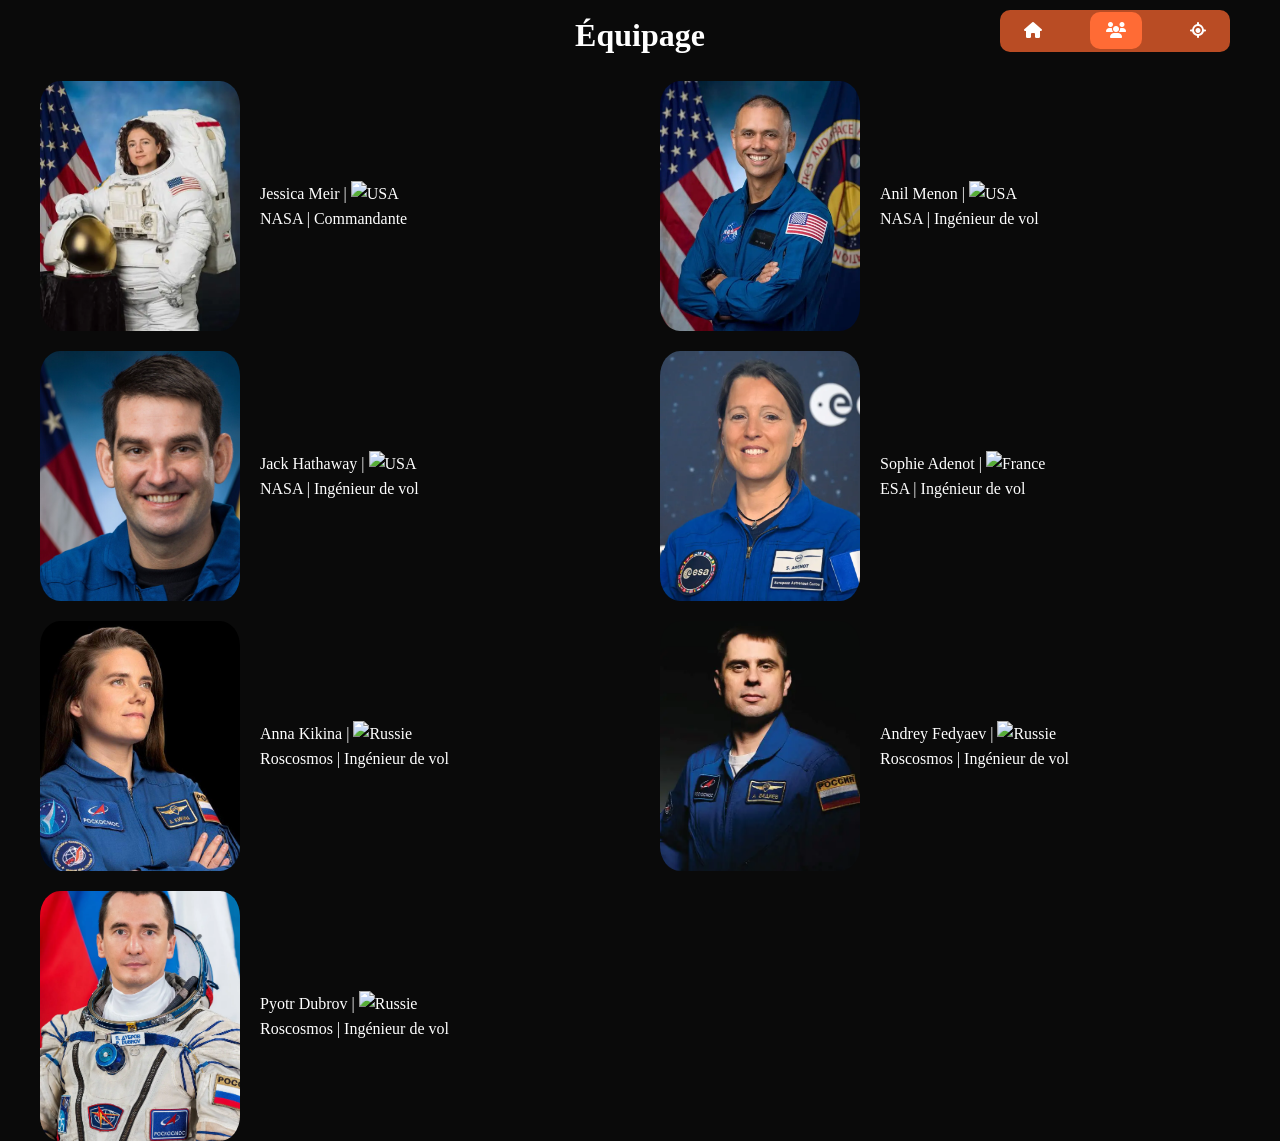
==== equipage.html @ 24ed616f "Add: icone + changement design navbar" ====
<!DOCTYPE html>
<html lang="fr">

<head>
    <meta charset="UTF-8">
    <title>Suivi ISS</title>
    <link rel="shortcut icon" href="./images/earth.png" type="image/x-icon">
    <meta name="viewport" content="width=device-width, initial-scale=1.0">
    <link rel="stylesheet" href="style.css">
    <link rel="stylesheet" href="https://cdnjs.cloudflare.com/ajax/libs/font-awesome/6.7.2/css/all.min.css">
</head>

<body>
    <nav class="navbar" id="navbar">
        <ul class="nav-links">
            <li><a href="index.html"><i class="fa-solid fa-house"></i></a></li>
            <li><a href="equipage.html" class="active"><i class="fa-solid fa-users"></i></a></li>
            <li><a href="position.html"><i class="fa-solid fa-location-crosshairs"></i></a></li>
        </ul>
    </nav>
    <div class="main-body">
        <h1>Équipage</h1>
        <div class="astronautes">

            <div class="astronaute">
                <img class="photo-astro" src="./images/jm.webp" alt="photo-astronaute">

                <div class="infos">
                    <p>Jessica Meir | <img src="https://flagcdn.com/w40/us.png" alt="USA"></p>
                    <p>NASA | Commandante</p>
                </div>
            </div>
            <div class="astronaute">
                <img class="photo-astro" src="./images/am.webp" alt="photo-astronaute">

                <div class="infos">
                    <p>Anil Menon | <img src="https://flagcdn.com/w40/us.png" alt="USA"></p>
                    <p>NASA | Ingénieur de vol</p>
                </div>
            </div>
            <div class="astronaute">
                <img class="photo-astro" src="./images/ja.jpg" alt="photo-astronaute">

                <div class="infos">
                    <p>Jack Hathaway | <img src="https://flagcdn.com/w40/us.png" alt="USA"></p>
                    <p>NASA | Ingénieur de vol</p>
                </div>
            </div>
            <div class="astronaute">
                <img class="photo-astro" src="./images/sa.webp" alt="photo-astronaute">

                <div class="infos">
                    <p>Sophie Adenot | <img src="https://flagcdn.com/w40/fr.png" alt="France"></p>
                    <p>ESA | Ingénieur de vol</p>
                </div>
            </div>
            <div class="astronaute">
                <img class="photo-astro" src="./images/ak.jpg" alt="photo-astronaute">

                <div class="infos">
                    <p>Anna Kikina | <img src="https://flagcdn.com/w40/ru.png" alt="Russie"></p>
                    <p>Roscosmos | Ingénieur de vol</p>
                </div>
            </div>
            <div class="astronaute">
                <img class="photo-astro" src="./images/af.webp" alt="photo-astronaute">

                <div class="infos">
                    <p>Andrey Fedyaev | <img src="https://flagcdn.com/w40/ru.png" alt="Russie"></p>
                    <p>Roscosmos | Ingénieur de vol</p>
                </div>
            </div>
            <div class="astronaute">
                <img class="photo-astro" src="./images/pyd.webp" alt="photo-astronaute">

                <div class="infos">
                    <p>Pyotr Dubrov | <img src="https://flagcdn.com/w40/ru.png" alt="Russie"></p>
                    <p>Roscosmos | Ingénieur de vol</p>
                </div>
            </div>
        </div>
    </div>
</body>

</html>
---- style.css ----
* {
    margin: 0;
    padding: 0;
    box-sizing: border-box;
}

:root {
    --dark-bg: #0a0a0a;
    --darker-bg: #050505;
    --accent: #FF6B35;
    --text: #ffffff;
}

html {
    height: 100%;
}

body {
    height: 100%;
    background-color: var(--dark-bg);
    color: var(--text);
    line-height: 1.6;
    overflow-x: hidden;
}

.navbar {
    position: fixed;
    right: 50px;
    top: 10px;
    background-color: #b94c24;
    border-radius: 10px;
    padding: 0.5rem;
    z-index: 1000;
    transition: transform 0.3s ease, background-color 0.3s ease;
}


.nav-links {
    display: flex;
    gap: 2rem;
    list-style: none;
}

.nav-links a {
    color: var(--text);
    text-decoration: none;
    font-weight: 500;
    padding: 0.6rem 1rem;
    border-radius: 10px;
    transition: all 0.3s ease;
}

.nav-links a:hover {
    background-color: rgba(255, 154, 92, 0.2);
}

.nav-links a.active {
    background-color: var(--accent);
    color: white;
}


#map {
    height: 85%;
    border-radius: 10px;
}


.main-body {
    padding: 10px;
    height: 97%;

    h1 {
        display: flex;
        justify-content: center;
        color: var(--text);
        gap: 10px;
        margin-bottom: 10px;

        .iss-img {
            width: 50px;
            height: auto;
        }

    }

    .astronautes {
        display: grid;
        grid-template-columns: repeat(3, 1fr);
        gap: 20px;
        margin: 20px;
    }

    .astronaute {
        display: flex;
        justify-content: center;
        align-items: center;
        gap: 20px;
        width: 420px;

        .photo-astro {
            width: 200px;
            height: 250px;
            object-fit: cover;
            border-radius: 10%;
        }

        .infos {
            display: flex;
            flex-direction: column;
            width: 180px;
        }

        p {
            margin: 0;
            width: 200px;
        }

        p img {
            width: 20px;
        }
    }

    @media (max-width: 1345px) {
        .astronautes {
            grid-template-columns: repeat(2, 1fr);
        }
    }

    @media (max-width: 910px) {
        .astronautes {
            grid-template-columns: 1fr;
        }

        .astronaute {
            width: 300px;
            
            .photo-astro {
                width: 100px;
                height: 150px;
            }
        }
        
    }

    @media (max-width: 380px) {
        h1 {
            font-size: 20px;

            .iss-img {
                width: 30px;
            }
        }
    }

}

@media (max-width: 768px) {
    .navbar {
        left: 50%;
        right: auto;
        transform: translateX(-50%);
    }

    .main-body {
        margin-top: 50px;
    }

}
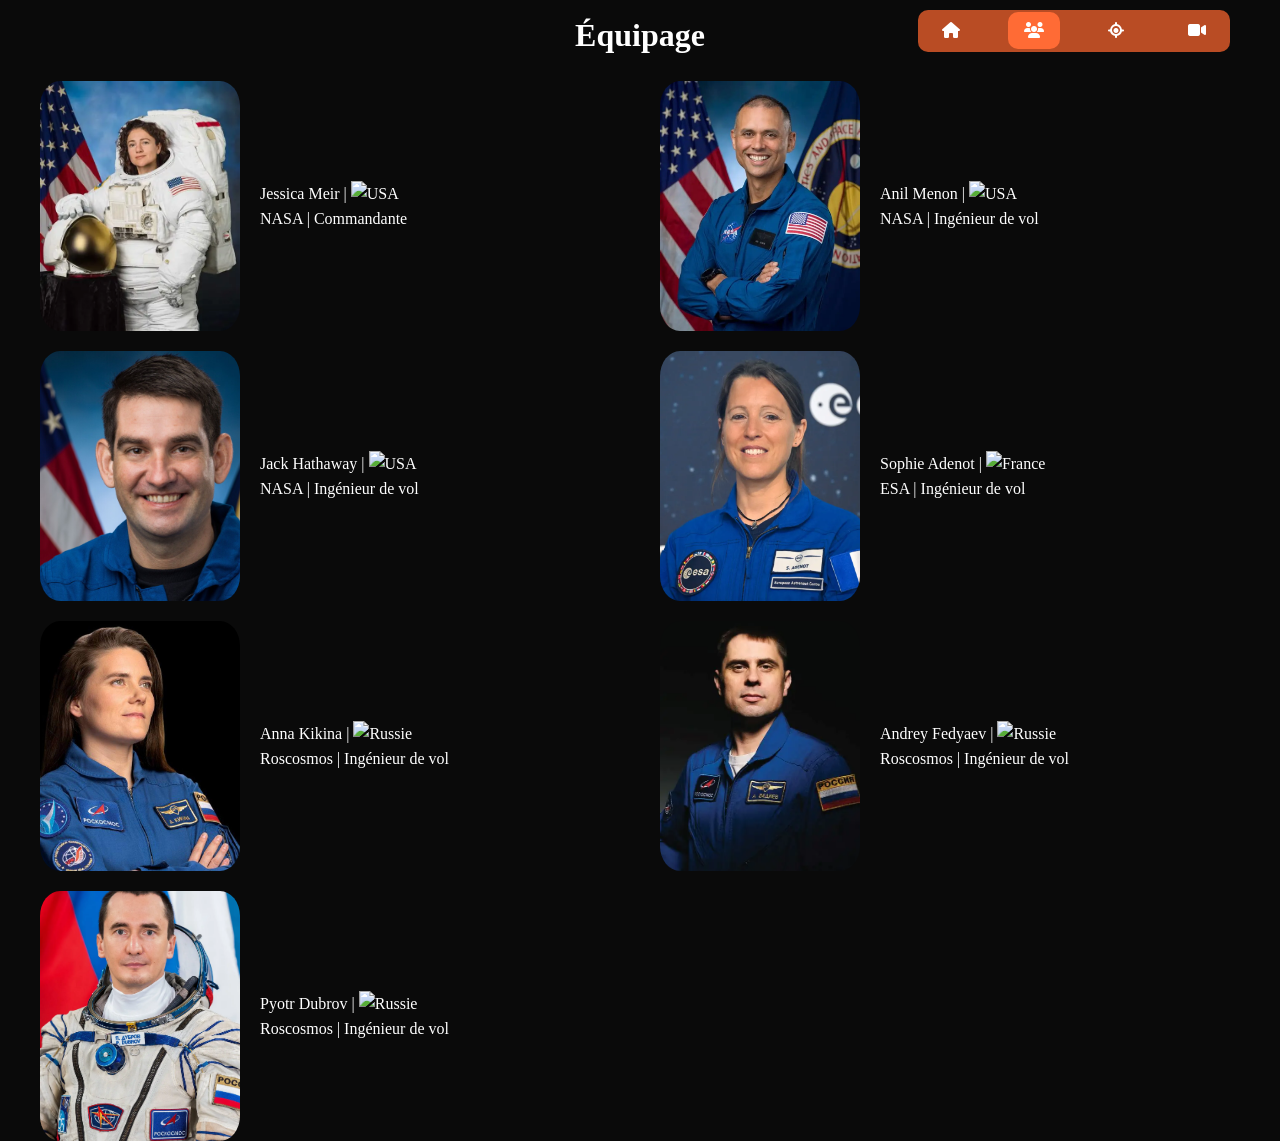
==== commit 38133cc9: "Add : Live Twitch NASA" ====
--- a/equipage.html
+++ b/equipage.html
@@ -13,9 +13,10 @@
 <body>
     <nav class="navbar" id="navbar">
         <ul class="nav-links">
-            <li><a href="index.html"><i class="fa-solid fa-house"></i></a></li>
+            <li><a href="accueil.html"><i class="fa-solid fa-house"></i></a></li>
             <li><a href="equipage.html" class="active"><i class="fa-solid fa-users"></i></a></li>
             <li><a href="position.html"><i class="fa-solid fa-location-crosshairs"></i></a></li>
+            <li><a href="live.html"><i class="fa-solid fa-video"></i></a></li>
         </ul>
     </nav>
     <div class="main-body">
--- a/style.css
+++ b/style.css
@@ -65,6 +65,18 @@
     border-radius: 10px;
 }
 
+.twitch-container {
+    margin-top: 70px;
+    display: flex;
+    justify-content: center;
+    width: 100%;
+}
+
+.twitch-container iframe {
+    max-width: 100%;
+    border: none;
+    border-radius: 15px;
+}
 
 .main-body {
     padding: 10px;
@@ -134,13 +146,13 @@
 
         .astronaute {
             width: 300px;
-            
+
             .photo-astro {
                 width: 100px;
                 height: 150px;
             }
         }
-        
+
     }
 
     @media (max-width: 380px) {
@@ -155,7 +167,7 @@
 
 }
 
-@media (max-width: 768px) {
+@media (max-width: 1030px) {
     .navbar {
         left: 50%;
         right: auto;
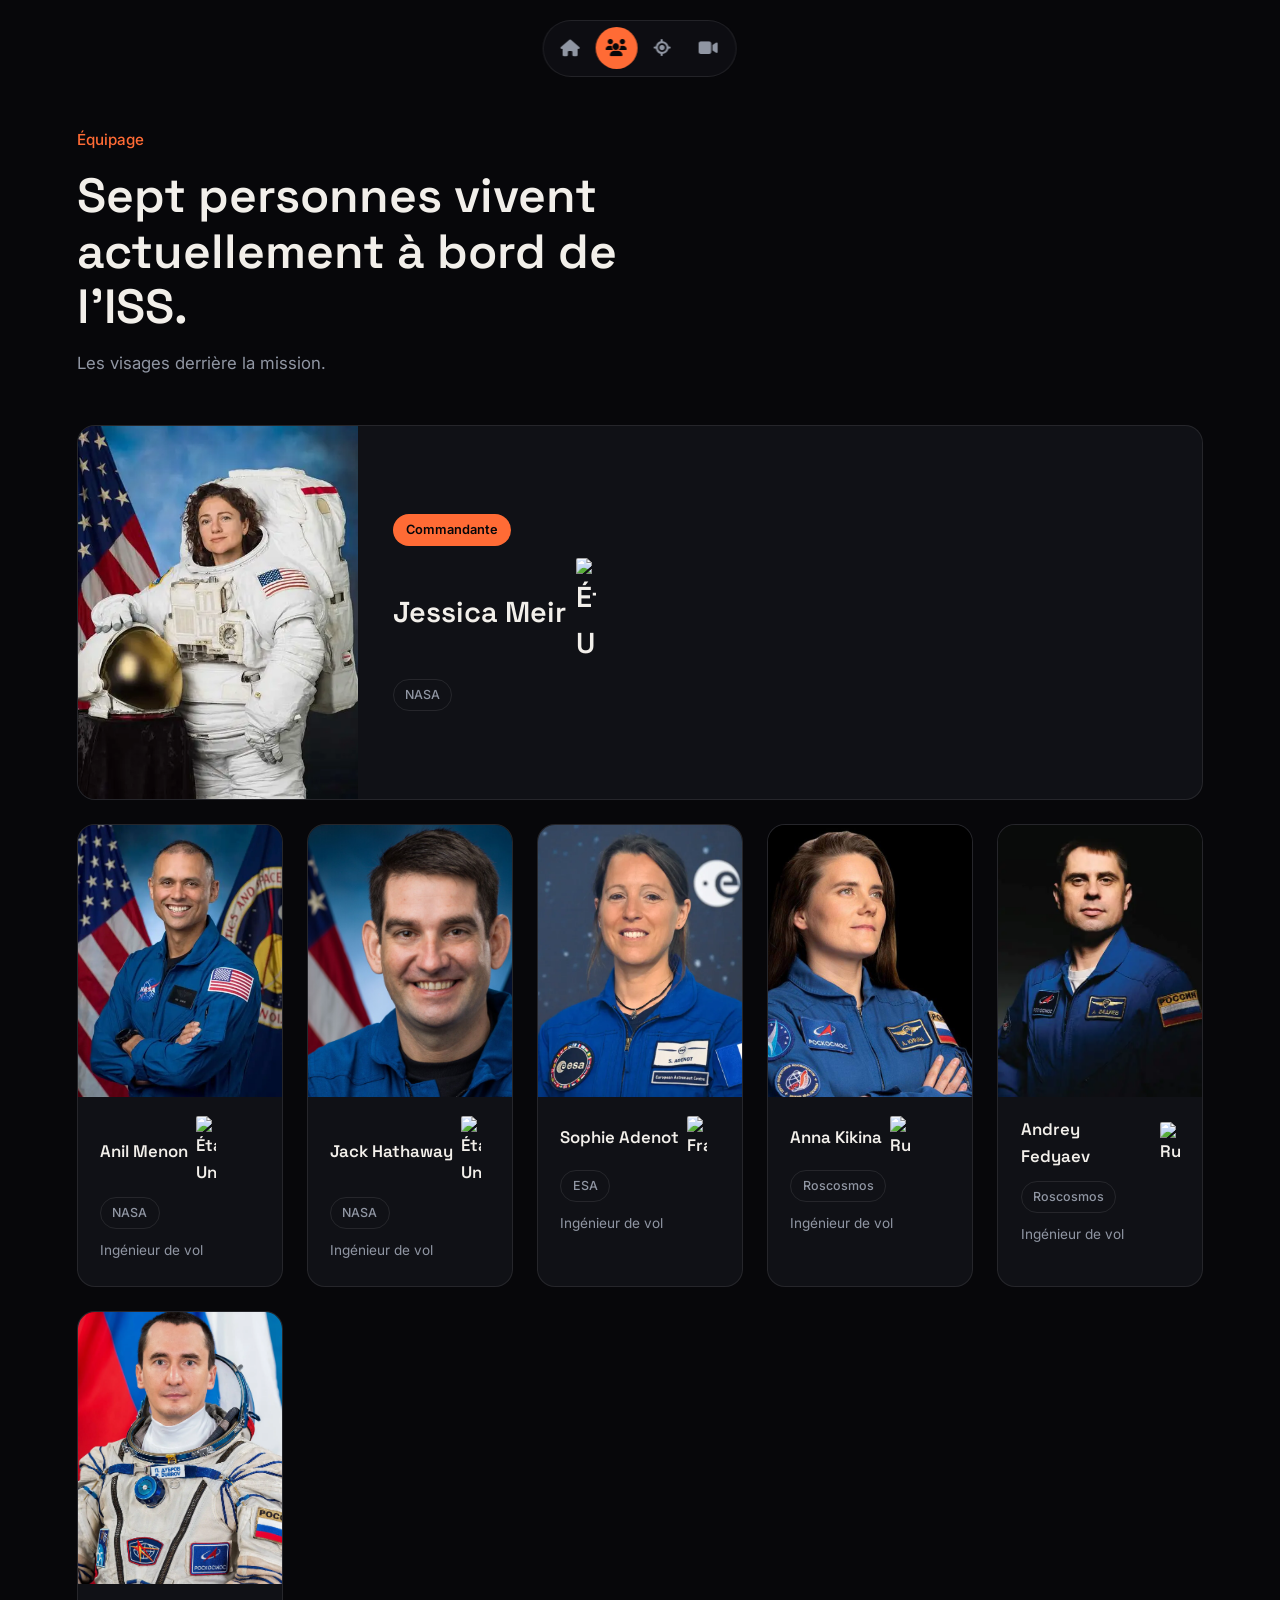
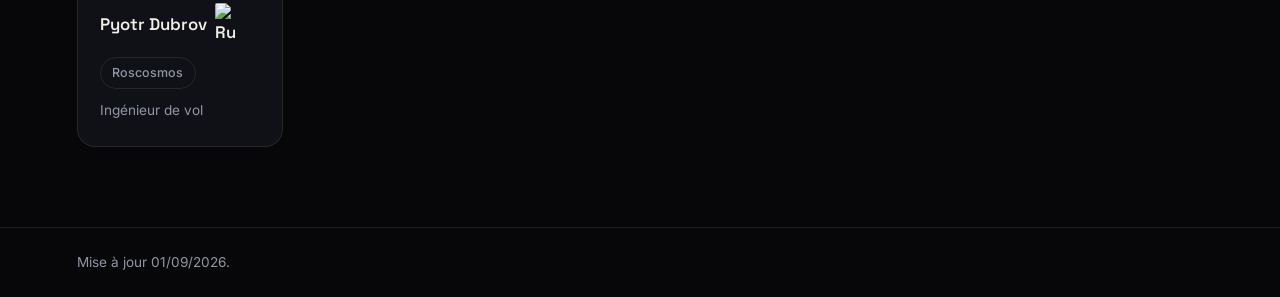
==== commit 71a70796: "Add : Design" ====
--- a/equipage.html
+++ b/equipage.html
@@ -3,84 +3,117 @@
 
 <head>
     <meta charset="UTF-8">
-    <title>Suivi ISS</title>
+    <title>Équipage — Suivi ISS</title>
     <link rel="shortcut icon" href="./images/earth.png" type="image/x-icon">
     <meta name="viewport" content="width=device-width, initial-scale=1.0">
-    <link rel="stylesheet" href="style.css">
+    <link rel="stylesheet" href="./styles.css/common.css">
+    <link rel="stylesheet" href="./styles.css/equipage.css">
+    <link rel="preconnect" href="https://fonts.googleapis.com">
+    <link
+        href="https://fonts.googleapis.com/css2?family=Space+Grotesk:wght@500;600;700&family=Inter:wght@400;500;600&display=swap"
+        rel="stylesheet">
     <link rel="stylesheet" href="https://cdnjs.cloudflare.com/ajax/libs/font-awesome/6.7.2/css/all.min.css">
 </head>
 
 <body>
-    <nav class="navbar" id="navbar">
+    <nav class="navbar" id="navbar" aria-label="Navigation principale">
         <ul class="nav-links">
-            <li><a href="accueil.html"><i class="fa-solid fa-house"></i></a></li>
-            <li><a href="equipage.html" class="active"><i class="fa-solid fa-users"></i></a></li>
-            <li><a href="position.html"><i class="fa-solid fa-location-crosshairs"></i></a></li>
-            <li><a href="live.html"><i class="fa-solid fa-video"></i></a></li>
+            <li><a href="index.html" aria-label="Accueil"><i class="fa-solid fa-house"></i></a></li>
+            <li><a href="equipage.html" class="active" aria-label="Équipage"><i class="fa-solid fa-users"></i></a></li>
+            <li><a href="position.html" aria-label="Position en temps réel"><i
+                        class="fa-solid fa-location-crosshairs"></i></a></li>
+            <li><a href="live.html" aria-label="Live vidéo"><i class="fa-solid fa-video"></i></a></li>
         </ul>
     </nav>
-    <div class="main-body">
-        <h1>Équipage</h1>
-        <div class="astronautes">
 
-            <div class="astronaute">
-                <img class="photo-astro" src="./images/jm.webp" alt="photo-astronaute">
+    <header class="page-header">
+        <p class="page-kicker">Équipage</p>
+        <h1>Sept personnes vivent actuellement à bord de l'ISS.</h1>
+        <p class="page-lead">Les visages derrière la mission.</p>
+    </header>
 
-                <div class="infos">
-                    <p>Jessica Meir | <img src="https://flagcdn.com/w40/us.png" alt="USA"></p>
-                    <p>NASA | Commandante</p>
+    <section class="crew" aria-label="Équipage actuel">
+        <article class="commander-card">
+            <img class="commander-photo" src="./images/jm.webp" alt="Portrait de Jessica Meir">
+            <div class="commander-info">
+                <span class="role-badge">Commandante</span>
+                <h2>Jessica Meir <img class="flag" src="https://flagcdn.com/w40/us.png" alt="États-Unis"></h2>
+                <span class="agency-badge">NASA</span>
+            </div>
+        </article>
+
+        <div class="crew-grid">
+            <article class="crew-card">
+                <img class="crew-photo" src="./images/am.webp" alt="Portrait de Anil Menon">
+                <div class="crew-info">
+                    <h3>Anil Menon <img class="flag" src="https://flagcdn.com/w40/us.png" alt="États-Unis"></h3>
+                    <div class="crew-meta">
+                        <span class="agency-badge">NASA</span>
+                        <span class="role-text">Ingénieur de vol</span>
+                    </div>
                 </div>
-            </div>
-            <div class="astronaute">
-                <img class="photo-astro" src="./images/am.webp" alt="photo-astronaute">
+            </article>
 
-                <div class="infos">
-                    <p>Anil Menon | <img src="https://flagcdn.com/w40/us.png" alt="USA"></p>
-                    <p>NASA | Ingénieur de vol</p>
+            <article class="crew-card">
+                <img class="crew-photo" src="./images/ja.jpg" alt="Portrait de Jack Hathaway">
+                <div class="crew-info">
+                    <h3>Jack Hathaway <img class="flag" src="https://flagcdn.com/w40/us.png" alt="États-Unis"></h3>
+                    <div class="crew-meta">
+                        <span class="agency-badge">NASA</span>
+                        <span class="role-text">Ingénieur de vol</span>
+                    </div>
                 </div>
-            </div>
-            <div class="astronaute">
-                <img class="photo-astro" src="./images/ja.jpg" alt="photo-astronaute">
+            </article>
 
-                <div class="infos">
-                    <p>Jack Hathaway | <img src="https://flagcdn.com/w40/us.png" alt="USA"></p>
-                    <p>NASA | Ingénieur de vol</p>
+            <article class="crew-card">
+                <img class="crew-photo" src="./images/sa.webp" alt="Portrait de Sophie Adenot">
+                <div class="crew-info">
+                    <h3>Sophie Adenot <img class="flag" src="https://flagcdn.com/w40/fr.png" alt="France"></h3>
+                    <div class="crew-meta">
+                        <span class="agency-badge">ESA</span>
+                        <span class="role-text">Ingénieur de vol</span>
+                    </div>
                 </div>
-            </div>
-            <div class="astronaute">
-                <img class="photo-astro" src="./images/sa.webp" alt="photo-astronaute">
+            </article>
 
-                <div class="infos">
-                    <p>Sophie Adenot | <img src="https://flagcdn.com/w40/fr.png" alt="France"></p>
-                    <p>ESA | Ingénieur de vol</p>
+            <article class="crew-card">
+                <img class="crew-photo" src="./images/ak.jpg" alt="Portrait de Anna Kikina">
+                <div class="crew-info">
+                    <h3>Anna Kikina <img class="flag" src="https://flagcdn.com/w40/ru.png" alt="Russie"></h3>
+                    <div class="crew-meta">
+                        <span class="agency-badge">Roscosmos</span>
+                        <span class="role-text">Ingénieur de vol</span>
+                    </div>
                 </div>
-            </div>
-            <div class="astronaute">
-                <img class="photo-astro" src="./images/ak.jpg" alt="photo-astronaute">
+            </article>
 
-                <div class="infos">
-                    <p>Anna Kikina | <img src="https://flagcdn.com/w40/ru.png" alt="Russie"></p>
-                    <p>Roscosmos | Ingénieur de vol</p>
+            <article class="crew-card">
+                <img class="crew-photo" src="./images/af.webp" alt="Portrait de Andrey Fedyaev">
+                <div class="crew-info">
+                    <h3>Andrey Fedyaev <img class="flag" src="https://flagcdn.com/w40/ru.png" alt="Russie"></h3>
+                    <div class="crew-meta">
+                        <span class="agency-badge">Roscosmos</span>
+                        <span class="role-text">Ingénieur de vol</span>
+                    </div>
                 </div>
-            </div>
-            <div class="astronaute">
-                <img class="photo-astro" src="./images/af.webp" alt="photo-astronaute">
+            </article>
 
-                <div class="infos">
-                    <p>Andrey Fedyaev | <img src="https://flagcdn.com/w40/ru.png" alt="Russie"></p>
-                    <p>Roscosmos | Ingénieur de vol</p>
+            <article class="crew-card">
+                <img class="crew-photo" src="./images/pyd.webp" alt="Portrait de Pyotr Dubrov">
+                <div class="crew-info">
+                    <h3>Pyotr Dubrov <img class="flag" src="https://flagcdn.com/w40/ru.png" alt="Russie"></h3>
+                    <div class="crew-meta">
+                        <span class="agency-badge">Roscosmos</span>
+                        <span class="role-text">Ingénieur de vol</span>
+                    </div>
                 </div>
-            </div>
-            <div class="astronaute">
-                <img class="photo-astro" src="./images/pyd.webp" alt="photo-astronaute">
+            </article>
+        </div>
+    </section>
 
-                <div class="infos">
-                    <p>Pyotr Dubrov | <img src="https://flagcdn.com/w40/ru.png" alt="Russie"></p>
-                    <p>Roscosmos | Ingénieur de vol</p>
-                </div>
-            </div>
-        </div>
-    </div>
+    <footer class="site-footer">
+        <p>Mise à jour 01/09/2026.</p>
+    </footer>
 </body>
 
 </html>
--- a/styles.css/common.css
+++ b/styles.css/common.css
@@ -0,0 +1,188 @@
+* {
+    margin: 0;
+    padding: 0;
+    box-sizing: border-box;
+}
+
+:root {
+    --void: #07070a;
+    --panel: #101116;
+    --accent: #FF6B35;
+    --accent-soft: rgba(255, 107, 53, 0.18);
+    --earth-blue: #2E6F95;
+    --earth-green: #3F7D5C;
+    --text: #F2EFEA;
+    --muted: #9096A3;
+    --line: rgba(255, 255, 255, 0.09);
+
+    --font-display: "Space Grotesk", "Inter", sans-serif;
+    --font-body: "Inter", sans-serif;
+}
+
+html {
+    height: 100%;
+    scroll-behavior: smooth;
+}
+
+body {
+    min-height: 100%;
+    background-color: var(--void);
+    color: var(--text);
+    font-family: var(--font-body);
+    line-height: 1.6;
+    overflow-x: hidden;
+}
+
+a {
+    color: inherit;
+    text-decoration: none;
+}
+
+a:focus-visible,
+button:focus-visible {
+    outline: 2px solid var(--accent);
+    outline-offset: 3px;
+}
+
+/* ---------- Navigation ---------- */
+
+.navbar {
+    position: fixed;
+    top: 20px;
+    left: 50%;
+    transform: translateX(-50%);
+    background-color: rgba(16, 17, 22, 0.75);
+    backdrop-filter: blur(10px);
+    border: 1px solid var(--line);
+    border-radius: 999px;
+    padding: 0.4rem;
+    z-index: 1000;
+}
+
+.nav-links {
+    display: flex;
+    gap: 0.25rem;
+    list-style: none;
+}
+
+.nav-links a {
+    display: flex;
+    align-items: center;
+    justify-content: center;
+    width: 42px;
+    height: 42px;
+    border-radius: 999px;
+    color: var(--muted);
+    font-size: 1.05rem;
+    transition: color 0.2s ease, background-color 0.2s ease;
+}
+
+.nav-links a:hover {
+    color: var(--text);
+    background-color: rgba(255, 255, 255, 0.06);
+}
+
+.nav-links a.active {
+    background-color: var(--accent);
+    color: var(--void);
+}
+
+/* ---------- Indicateur "en direct" (partagé entre pages) ---------- */
+
+.live-dot {
+    width: 9px;
+    height: 9px;
+    border-radius: 50%;
+    background-color: var(--accent);
+    box-shadow: 0 0 0 4px var(--accent-soft);
+    flex-shrink: 0;
+    animation: pulse 3.2s ease-in-out infinite;
+}
+
+@keyframes pulse {
+
+    0%,
+    100% {
+        opacity: 1;
+    }
+
+    50% {
+        opacity: 0.4;
+    }
+}
+
+@media (prefers-reduced-motion: reduce) {
+    .live-dot {
+        animation: none;
+    }
+}
+
+/* ---------- En-tête de page générique (pages secondaires) ---------- */
+
+.page-header {
+    padding: 8rem 6vw 3rem;
+    max-width: 760px;
+}
+
+.page-kicker {
+    color: var(--accent);
+    font-size: 0.95rem;
+    font-weight: 500;
+    margin-bottom: 1rem;
+}
+
+.page-header h1 {
+    font-family: var(--font-display);
+    font-weight: 600;
+    font-size: clamp(2rem, 4vw, 3rem);
+    line-height: 1.15;
+    margin-bottom: 1rem;
+}
+
+.page-lead {
+    color: var(--muted);
+    font-size: 1.05rem;
+    max-width: 60ch;
+}
+
+/* ---------- Main-body (conteneur générique pages secondaires) ---------- */
+
+.main-body {
+    padding: 8rem 6vw 4rem;
+    min-height: 100%;
+}
+
+.main-body h1 {
+    display: flex;
+    align-items: center;
+    justify-content: center;
+    gap: 10px;
+    font-family: var(--font-display);
+    font-weight: 600;
+    color: var(--text);
+    margin-bottom: 1.5rem;
+}
+
+.main-body h1 .iss-img {
+    width: 50px;
+    height: auto;
+}
+
+@media (max-width: 380px) {
+    .main-body h1 {
+        font-size: 1.3rem;
+    }
+
+    .main-body h1 .iss-img {
+        width: 30px;
+    }
+}
+
+/* ---------- Footer ---------- */
+
+.site-footer {
+    border-top: 1px solid var(--line);
+    padding: 1.5rem 6vw;
+    color: var(--muted);
+    font-size: 0.85rem;
+}
--- a/styles.css/equipage.css
+++ b/styles.css/equipage.css
@@ -0,0 +1,128 @@
+.crew {
+    padding: 0 6vw 5rem;
+}
+
+.flag {
+    width: 20px;
+    height: auto;
+    border-radius: 2px;
+    display: inline-block;
+    vertical-align: middle;
+}
+
+.agency-badge {
+    display: inline-flex;
+    align-items: center;
+    font-size: 0.78rem;
+    font-weight: 500;
+    padding: 0.3rem 0.7rem;
+    border: 1px solid var(--line);
+    border-radius: 999px;
+    color: var(--muted);
+}
+
+.role-text {
+    font-size: 0.85rem;
+    color: var(--muted);
+}
+
+.commander-card {
+    display: flex;
+    background-color: var(--panel);
+    border: 1px solid var(--line);
+    border-radius: 18px;
+    overflow: hidden;
+    margin-bottom: 1.5rem;
+}
+
+.commander-photo {
+    width: 280px;
+    flex-shrink: 0;
+    aspect-ratio: 3 / 4;
+    object-fit: cover;
+    display: block;
+}
+
+.commander-info {
+    display: flex;
+    flex-direction: column;
+    align-items: flex-start;
+    justify-content: center;
+    gap: 0.8rem;
+    padding: 2rem 2.2rem;
+}
+
+.role-badge {
+    background-color: var(--accent);
+    color: var(--void);
+    font-weight: 600;
+    font-size: 0.8rem;
+    padding: 0.35rem 0.8rem;
+    border-radius: 999px;
+}
+
+.commander-info h2 {
+    font-family: var(--font-display);
+    font-weight: 600;
+    font-size: clamp(1.4rem, 2.4vw, 1.8rem);
+    display: flex;
+    align-items: center;
+    gap: 0.6rem;
+}
+
+.crew-grid {
+    display: grid;
+    grid-template-columns: repeat(auto-fit, minmax(200px, 1fr));
+    gap: 1.5rem;
+}
+
+.crew-card {
+    background-color: var(--panel);
+    border: 1px solid var(--line);
+    border-radius: 18px;
+    overflow: hidden;
+}
+
+.crew-photo {
+    width: 100%;
+    aspect-ratio: 3 / 4;
+    object-fit: cover;
+    display: block;
+}
+
+.crew-info {
+    padding: 1.2rem 1.4rem 1.5rem;
+}
+
+.crew-info h3 {
+    font-family: var(--font-display);
+    font-weight: 600;
+    font-size: 1.05rem;
+    display: flex;
+    align-items: center;
+    gap: 0.5rem;
+    margin-bottom: 0.7rem;
+}
+
+.crew-meta {
+    display: flex;
+    align-items: center;
+    gap: 0.7rem;
+    flex-wrap: wrap;
+}
+
+@media (max-width: 700px) {
+    .commander-card {
+        flex-direction: column;
+    }
+
+    .commander-photo {
+        width: 100%;
+        height: 260px;
+        aspect-ratio: auto;
+    }
+
+    .commander-info {
+        padding: 1.5rem;
+    }
+}
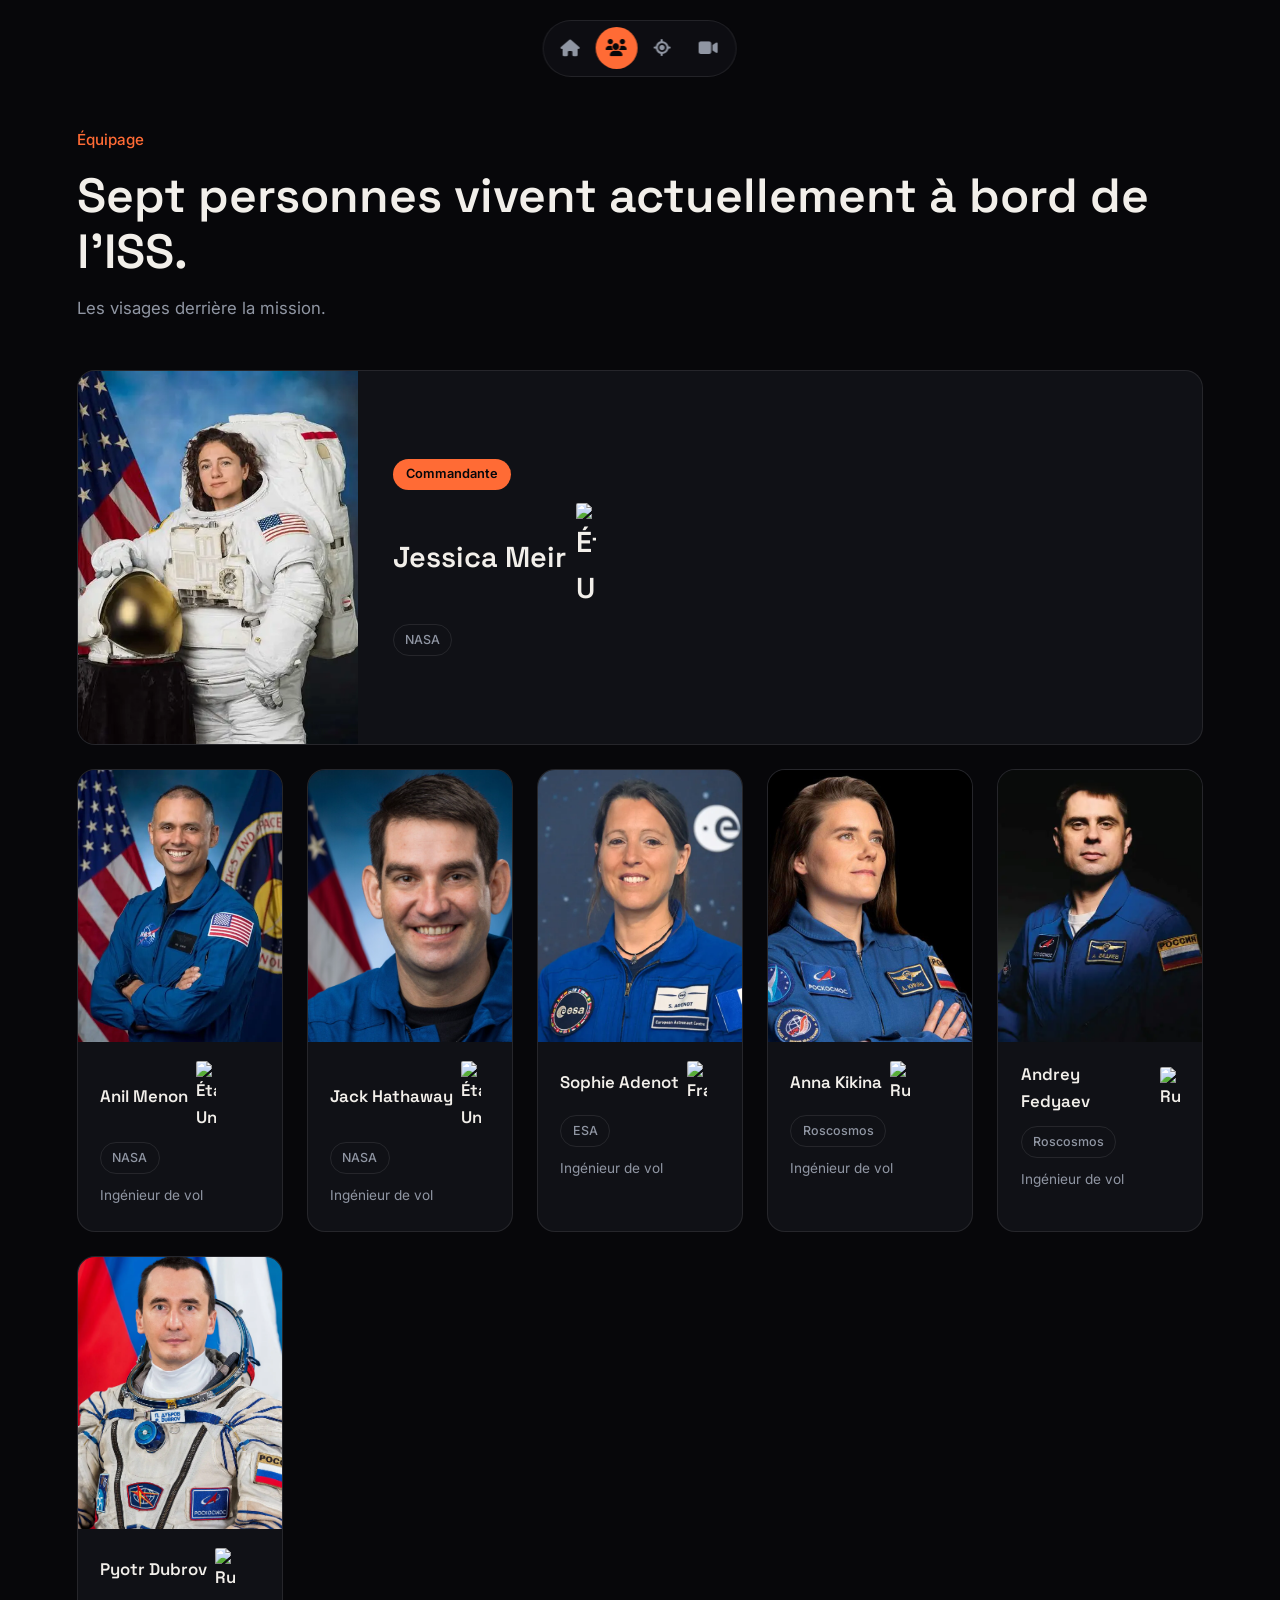
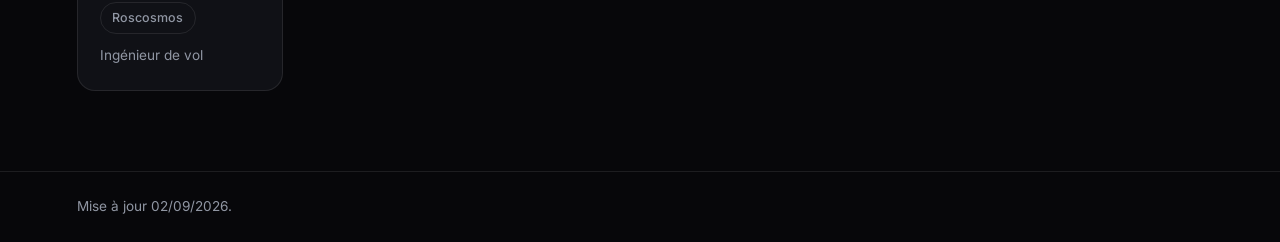
==== commit 844c5b07: "FIX : responsive / footer" ====
--- a/equipage.html
+++ b/equipage.html
@@ -9,9 +9,7 @@
     <link rel="stylesheet" href="./styles.css/common.css">
     <link rel="stylesheet" href="./styles.css/equipage.css">
     <link rel="preconnect" href="https://fonts.googleapis.com">
-    <link
-        href="https://fonts.googleapis.com/css2?family=Space+Grotesk:wght@500;600;700&family=Inter:wght@400;500;600&display=swap"
-        rel="stylesheet">
+    <link href="https://fonts.googleapis.com/css2?family=Space+Grotesk:wght@500;600;700&family=Inter:wght@400;500;600&display=swap" rel="stylesheet">
     <link rel="stylesheet" href="https://cdnjs.cloudflare.com/ajax/libs/font-awesome/6.7.2/css/all.min.css">
 </head>
 
@@ -25,95 +23,88 @@
             <li><a href="live.html" aria-label="Live vidéo"><i class="fa-solid fa-video"></i></a></li>
         </ul>
     </nav>
-
-    <header class="page-header">
-        <p class="page-kicker">Équipage</p>
-        <h1>Sept personnes vivent actuellement à bord de l'ISS.</h1>
-        <p class="page-lead">Les visages derrière la mission.</p>
-    </header>
-
-    <section class="crew" aria-label="Équipage actuel">
-        <article class="commander-card">
-            <img class="commander-photo" src="./images/jm.webp" alt="Portrait de Jessica Meir">
-            <div class="commander-info">
-                <span class="role-badge">Commandante</span>
-                <h2>Jessica Meir <img class="flag" src="https://flagcdn.com/w40/us.png" alt="États-Unis"></h2>
-                <span class="agency-badge">NASA</span>
-            </div>
-        </article>
-
-        <div class="crew-grid">
-            <article class="crew-card">
-                <img class="crew-photo" src="./images/am.webp" alt="Portrait de Anil Menon">
-                <div class="crew-info">
-                    <h3>Anil Menon <img class="flag" src="https://flagcdn.com/w40/us.png" alt="États-Unis"></h3>
-                    <div class="crew-meta">
-                        <span class="agency-badge">NASA</span>
-                        <span class="role-text">Ingénieur de vol</span>
-                    </div>
+    <main>
+        <header class="page-header">
+            <p class="page-kicker">Équipage</p>
+            <h1>Sept personnes vivent actuellement à bord de l'ISS.</h1>
+            <p class="page-lead">Les visages derrière la mission.</p>
+        </header>
+        <section class="crew" aria-label="Équipage actuel">
+            <article class="commander-card">
+                <img class="commander-photo" src="./images/jm.webp" alt="Portrait de Jessica Meir">
+                <div class="commander-info">
+                    <span class="role-badge">Commandante</span>
+                    <h2>Jessica Meir <img class="flag" src="https://flagcdn.com/w40/us.png" alt="États-Unis"></h2>
+                    <span class="agency-badge">NASA</span>
                 </div>
             </article>
 
-            <article class="crew-card">
-                <img class="crew-photo" src="./images/ja.jpg" alt="Portrait de Jack Hathaway">
-                <div class="crew-info">
-                    <h3>Jack Hathaway <img class="flag" src="https://flagcdn.com/w40/us.png" alt="États-Unis"></h3>
-                    <div class="crew-meta">
-                        <span class="agency-badge">NASA</span>
-                        <span class="role-text">Ingénieur de vol</span>
+            <div class="crew-grid">
+                <article class="crew-card">
+                    <img class="crew-photo" src="./images/am.webp" alt="Portrait de Anil Menon">
+                    <div class="crew-info">
+                        <h3>Anil Menon <img class="flag" src="https://flagcdn.com/w40/us.png" alt="États-Unis"></h3>
+                        <div class="crew-meta">
+                            <span class="agency-badge">NASA</span>
+                            <span class="role-text">Ingénieur de vol</span>
+                        </div>
                     </div>
-                </div>
-            </article>
-
-            <article class="crew-card">
-                <img class="crew-photo" src="./images/sa.webp" alt="Portrait de Sophie Adenot">
-                <div class="crew-info">
-                    <h3>Sophie Adenot <img class="flag" src="https://flagcdn.com/w40/fr.png" alt="France"></h3>
-                    <div class="crew-meta">
-                        <span class="agency-badge">ESA</span>
-                        <span class="role-text">Ingénieur de vol</span>
+                </article>
+                <article class="crew-card">
+                    <img class="crew-photo" src="./images/ja.jpg" alt="Portrait de Jack Hathaway">
+                    <div class="crew-info">
+                        <h3>Jack Hathaway <img class="flag" src="https://flagcdn.com/w40/us.png" alt="États-Unis"></h3>
+                        <div class="crew-meta">
+                            <span class="agency-badge">NASA</span>
+                            <span class="role-text">Ingénieur de vol</span>
+                        </div>
                     </div>
-                </div>
-            </article>
-
-            <article class="crew-card">
-                <img class="crew-photo" src="./images/ak.jpg" alt="Portrait de Anna Kikina">
-                <div class="crew-info">
-                    <h3>Anna Kikina <img class="flag" src="https://flagcdn.com/w40/ru.png" alt="Russie"></h3>
-                    <div class="crew-meta">
-                        <span class="agency-badge">Roscosmos</span>
-                        <span class="role-text">Ingénieur de vol</span>
+                </article>
+                <article class="crew-card">
+                    <img class="crew-photo" src="./images/sa.webp" alt="Portrait de Sophie Adenot">
+                    <div class="crew-info">
+                        <h3>Sophie Adenot <img class="flag" src="https://flagcdn.com/w40/fr.png" alt="France"></h3>
+                        <div class="crew-meta">
+                            <span class="agency-badge">ESA</span>
+                            <span class="role-text">Ingénieur de vol</span>
+                        </div>
                     </div>
-                </div>
-            </article>
-
-            <article class="crew-card">
-                <img class="crew-photo" src="./images/af.webp" alt="Portrait de Andrey Fedyaev">
-                <div class="crew-info">
-                    <h3>Andrey Fedyaev <img class="flag" src="https://flagcdn.com/w40/ru.png" alt="Russie"></h3>
-                    <div class="crew-meta">
-                        <span class="agency-badge">Roscosmos</span>
-                        <span class="role-text">Ingénieur de vol</span>
+                </article>
+                <article class="crew-card">
+                    <img class="crew-photo" src="./images/ak.jpg" alt="Portrait de Anna Kikina">
+                    <div class="crew-info">
+                        <h3>Anna Kikina <img class="flag" src="https://flagcdn.com/w40/ru.png" alt="Russie"></h3>
+                        <div class="crew-meta">
+                            <span class="agency-badge">Roscosmos</span>
+                            <span class="role-text">Ingénieur de vol</span>
+                        </div>
                     </div>
-                </div>
-            </article>
-
-            <article class="crew-card">
-                <img class="crew-photo" src="./images/pyd.webp" alt="Portrait de Pyotr Dubrov">
-                <div class="crew-info">
-                    <h3>Pyotr Dubrov <img class="flag" src="https://flagcdn.com/w40/ru.png" alt="Russie"></h3>
-                    <div class="crew-meta">
-                        <span class="agency-badge">Roscosmos</span>
-                        <span class="role-text">Ingénieur de vol</span>
+                </article>
+                <article class="crew-card">
+                    <img class="crew-photo" src="./images/af.webp" alt="Portrait de Andrey Fedyaev">
+                    <div class="crew-info">
+                        <h3>Andrey Fedyaev <img class="flag" src="https://flagcdn.com/w40/ru.png" alt="Russie"></h3>
+                        <div class="crew-meta">
+                            <span class="agency-badge">Roscosmos</span>
+                            <span class="role-text">Ingénieur de vol</span>
+                        </div>
                     </div>
-                </div>
-            </article>
-        </div>
-    </section>
-
+                </article>
+                <article class="crew-card">
+                    <img class="crew-photo" src="./images/pyd.webp" alt="Portrait de Pyotr Dubrov">
+                    <div class="crew-info">
+                        <h3>Pyotr Dubrov <img class="flag" src="https://flagcdn.com/w40/ru.png" alt="Russie"></h3>
+                        <div class="crew-meta">
+                            <span class="agency-badge">Roscosmos</span>
+                            <span class="role-text">Ingénieur de vol</span>
+                        </div>
+                    </div>
+                </article>
+            </div>
+        </section>
+    </main>
     <footer class="site-footer">
-        <p>Mise à jour 01/09/2026.</p>
+        <p>Mise à jour 02/09/2026.</p>
     </footer>
 </body>
-
 </html>
--- a/styles.css/common.css
+++ b/styles.css/common.css
@@ -25,7 +25,9 @@
 }
 
 body {
-    min-height: 100%;
+    min-height: 100vh;
+    display: flex;
+    flex-direction: column;
     background-color: var(--void);
     color: var(--text);
     font-family: var(--font-body);
@@ -42,6 +44,11 @@
 button:focus-visible {
     outline: 2px solid var(--accent);
     outline-offset: 3px;
+}
+
+
+main {
+    flex: 1;
 }
 
 /* ---------- Navigation ---------- */
@@ -121,7 +128,7 @@
 
 .page-header {
     padding: 8rem 6vw 3rem;
-    max-width: 760px;
+    max-width: 1500px;
 }
 
 .page-kicker {
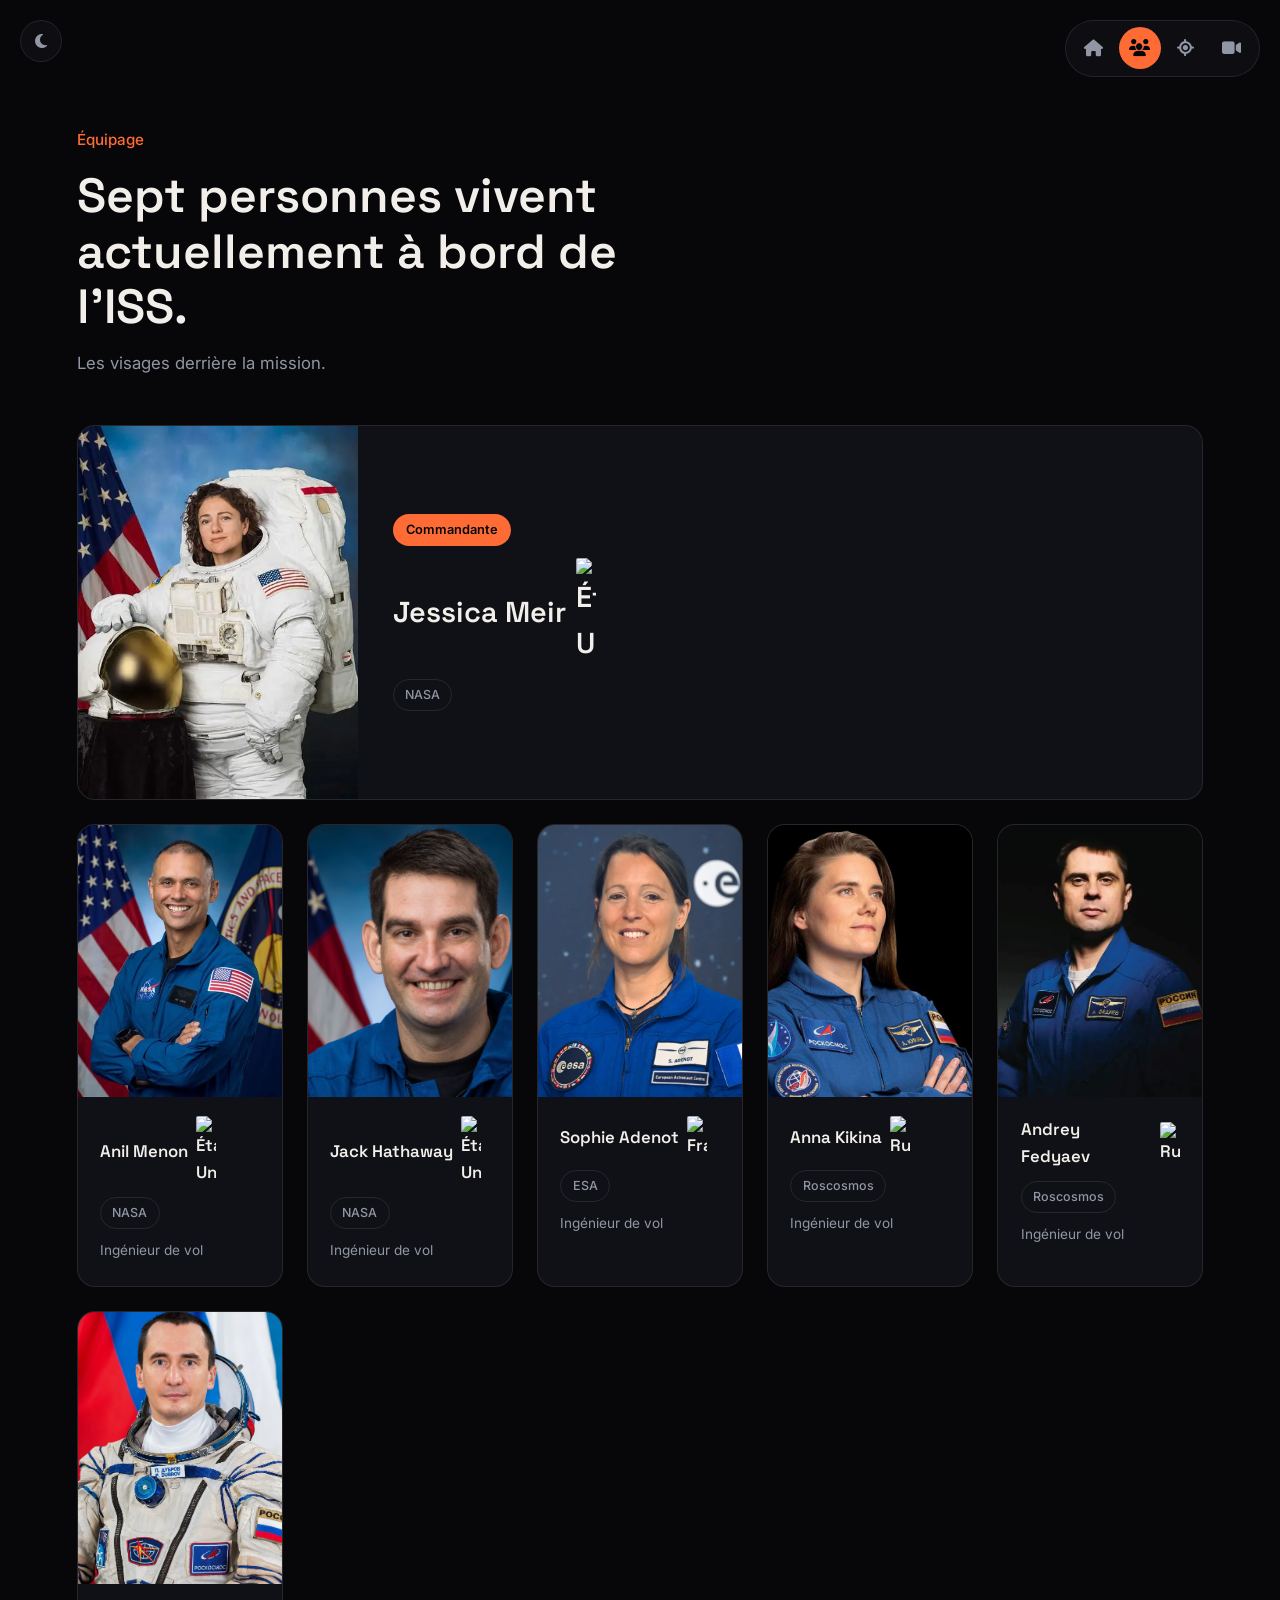
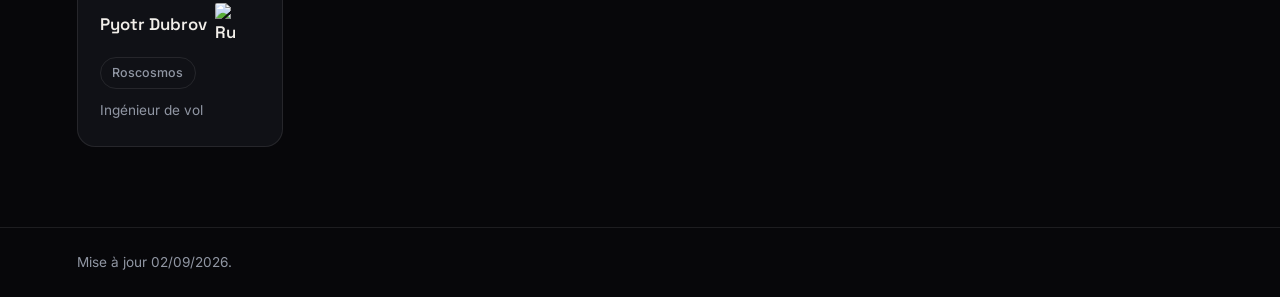
==== commit 6c2dbdc3: "Add : Mode Light/Dark" ====
--- a/equipage.html
+++ b/equipage.html
@@ -3,6 +3,11 @@
 
 <head>
     <meta charset="UTF-8">
+    <script>
+        if (localStorage.getItem('theme') === 'light') {
+            document.documentElement.setAttribute('data-theme', 'light');
+        }
+    </script>
     <title>Équipage — Suivi ISS</title>
     <link rel="shortcut icon" href="./images/earth.png" type="image/x-icon">
     <meta name="viewport" content="width=device-width, initial-scale=1.0">
@@ -14,6 +19,9 @@
 </head>
 
 <body>
+    <button class="theme-toggle" id="theme-toggle" type="button" aria-label="Passer en mode clair">
+        <i class="fa-solid fa-moon"></i>
+    </button>
     <nav class="navbar" id="navbar" aria-label="Navigation principale">
         <ul class="nav-links">
             <li><a href="index.html" aria-label="Accueil"><i class="fa-solid fa-house"></i></a></li>
@@ -106,5 +114,6 @@
     <footer class="site-footer">
         <p>Mise à jour 02/09/2026.</p>
     </footer>
+    <script src="theme.js"></script>
 </body>
 </html>
--- a/styles.css/common.css
+++ b/styles.css/common.css
@@ -14,20 +14,31 @@
     --text: #F2EFEA;
     --muted: #9096A3;
     --line: rgba(255, 255, 255, 0.09);
+    --glass: rgba(16, 17, 22, 0.75);
+    --on-accent: #07070a;
 
     --font-display: "Space Grotesk", "Inter", sans-serif;
     --font-body: "Inter", sans-serif;
+}
+
+html[data-theme="light"] {
+    --void: #f5f3ef;
+    --panel: #ffffff;
+    --accent-soft: rgba(255, 107, 53, 0.14);
+    --text: #16171c;
+    --muted: #5c5f6b;
+    --line: rgba(15, 15, 20, 0.1);
+    --glass: rgba(255, 255, 255, 0.75);
 }
 
 html {
     height: 100%;
     scroll-behavior: smooth;
+    transition: background-color 0.2s ease;
 }
 
 body {
-    min-height: 100vh;
-    display: flex;
-    flex-direction: column;
+    min-height: 100%;
     background-color: var(--void);
     color: var(--text);
     font-family: var(--font-body);
@@ -46,19 +57,13 @@
     outline-offset: 3px;
 }
 
-
-main {
-    flex: 1;
-}
-
 /* ---------- Navigation ---------- */
 
 .navbar {
     position: fixed;
     top: 20px;
-    left: 50%;
-    transform: translateX(-50%);
-    background-color: rgba(16, 17, 22, 0.75);
+    right: 20px;
+    background-color: var(--glass);
     backdrop-filter: blur(10px);
     border: 1px solid var(--line);
     border-radius: 999px;
@@ -91,7 +96,34 @@
 
 .nav-links a.active {
     background-color: var(--accent);
-    color: var(--void);
+    color: var(--on-accent);
+}
+
+/* ---------- Bouton clair / sombre ---------- */
+
+.theme-toggle {
+    position: fixed;
+    top: 20px;
+    left: 20px;
+    width: 42px;
+    height: 42px;
+    display: flex;
+    align-items: center;
+    justify-content: center;
+    background-color: var(--glass);
+    backdrop-filter: blur(10px);
+    border: 1px solid var(--line);
+    border-radius: 999px;
+    color: var(--muted);
+    font-size: 1rem;
+    cursor: pointer;
+    z-index: 1000;
+    transition: color 0.2s ease, border-color 0.2s ease;
+}
+
+.theme-toggle:hover {
+    color: var(--text);
+    border-color: var(--accent);
 }
 
 /* ---------- Indicateur "en direct" (partagé entre pages) ---------- */
@@ -128,7 +160,7 @@
 
 .page-header {
     padding: 8rem 6vw 3rem;
-    max-width: 1500px;
+    max-width: 760px;
 }
 
 .page-kicker {
--- a/styles.css/equipage.css
+++ b/styles.css/equipage.css
@@ -54,7 +54,7 @@
 
 .role-badge {
     background-color: var(--accent);
-    color: var(--void);
+    color: var(--on-accent);
     font-weight: 600;
     font-size: 0.8rem;
     padding: 0.35rem 0.8rem;
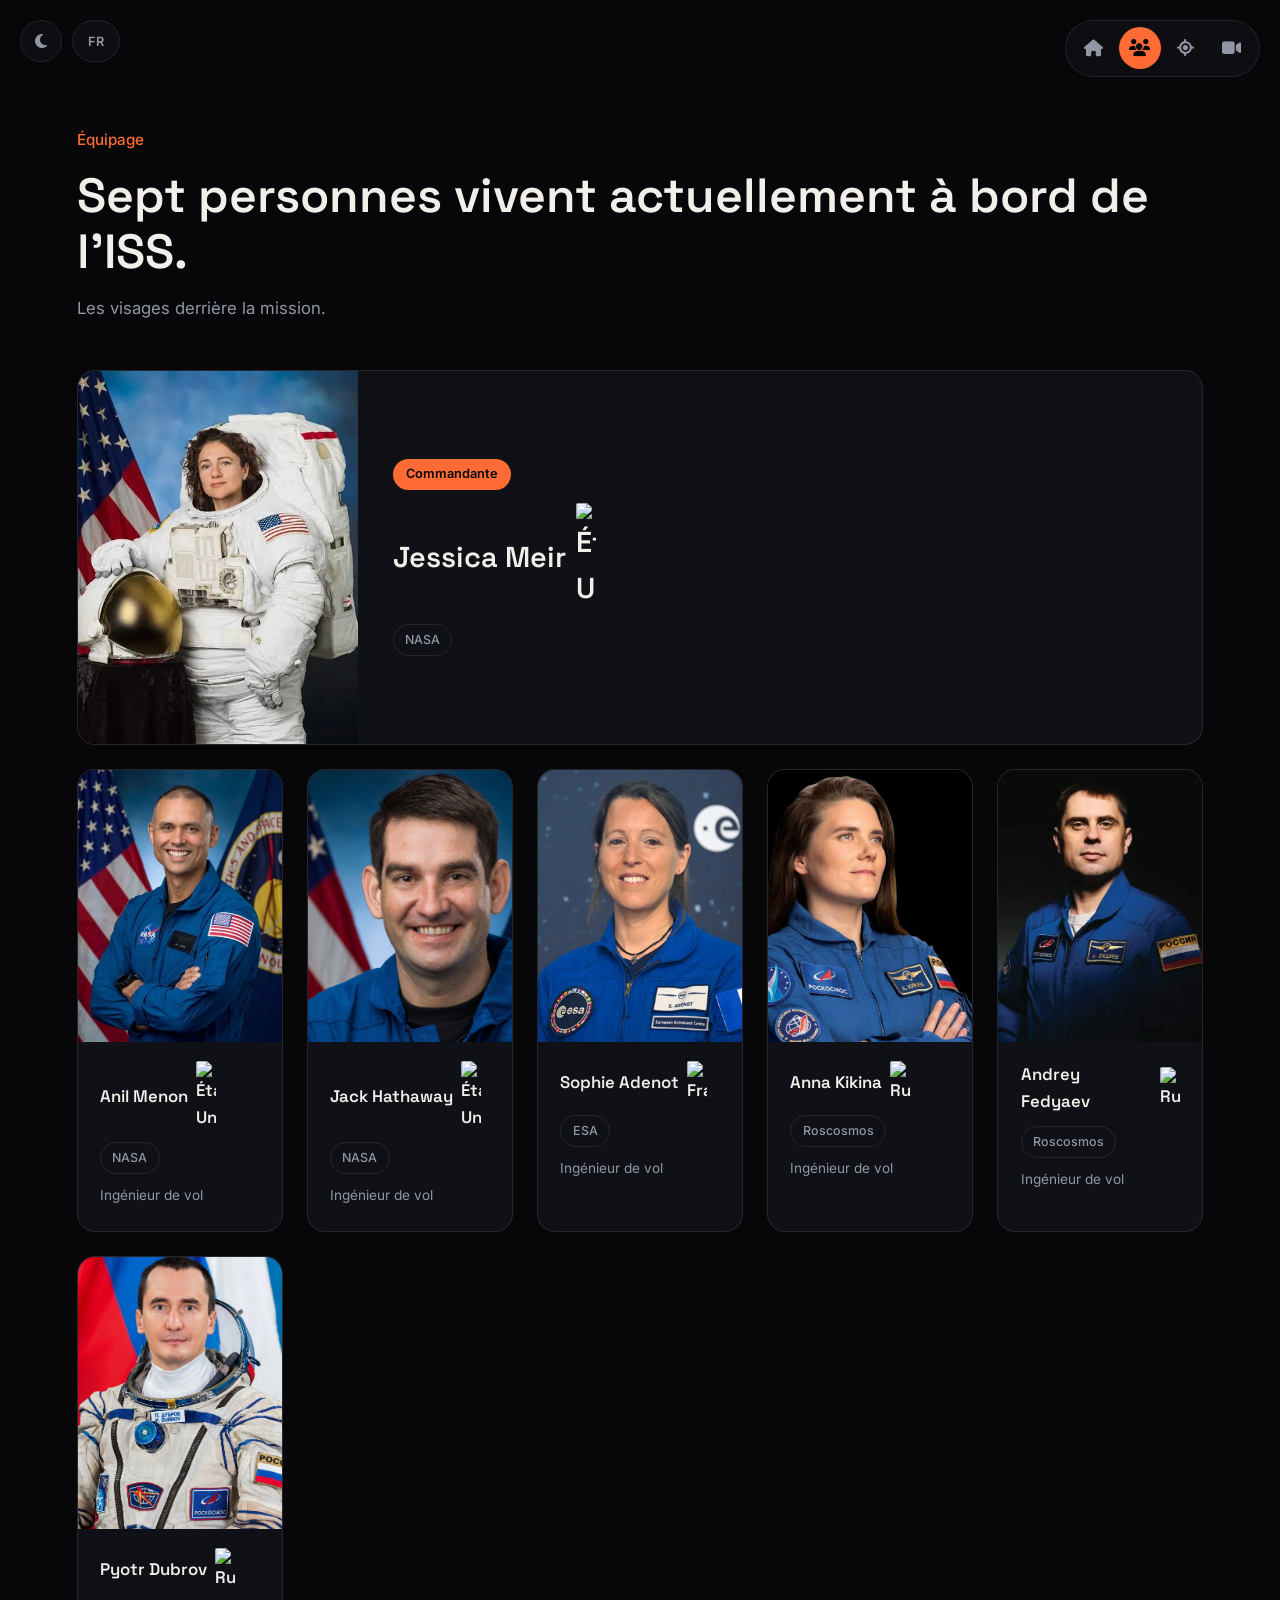
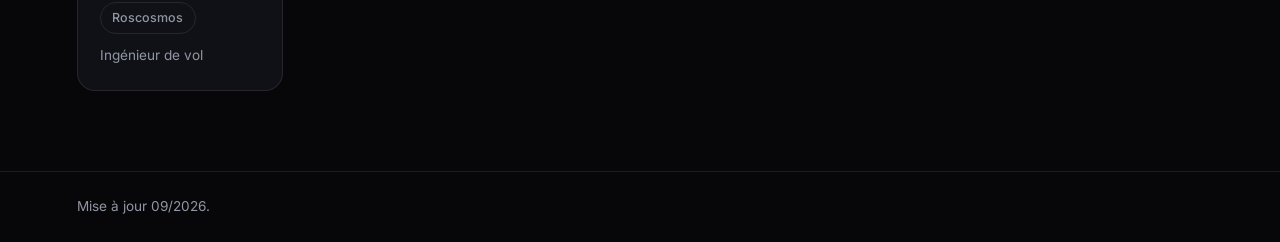
==== commit e2d9a2bc: "Add : Selection de langage FR/EN" ====
--- a/equipage.html
+++ b/equipage.html
@@ -7,8 +7,12 @@
         if (localStorage.getItem('theme') === 'light') {
             document.documentElement.setAttribute('data-theme', 'light');
         }
+        var storedLang = localStorage.getItem('lang');
+        if (storedLang) {
+            document.documentElement.setAttribute('lang', storedLang);
+        }
     </script>
-    <title>Équipage — Suivi ISS</title>
+    <title data-i18n="equipage.title">Équipage — Suivi ISS</title>
     <link rel="shortcut icon" href="./images/earth.png" type="image/x-icon">
     <meta name="viewport" content="width=device-width, initial-scale=1.0">
     <link rel="stylesheet" href="./styles.css/common.css">
@@ -19,30 +23,33 @@
 </head>
 
 <body>
-    <button class="theme-toggle" id="theme-toggle" type="button" aria-label="Passer en mode clair">
-        <i class="fa-solid fa-moon"></i>
-    </button>
+    <div class="controls-left">
+        <button class="theme-toggle" id="theme-toggle" type="button" aria-label="Passer en mode clair">
+            <i class="fa-solid fa-moon"></i>
+        </button>
+        <button id="lang-toggle" type="button" class="lang-toggle" aria-label="Choisir la langue">FR</button>
+    </div>
     <nav class="navbar" id="navbar" aria-label="Navigation principale">
         <ul class="nav-links">
-            <li><a href="index.html" aria-label="Accueil"><i class="fa-solid fa-house"></i></a></li>
-            <li><a href="equipage.html" class="active" aria-label="Équipage"><i class="fa-solid fa-users"></i></a></li>
-            <li><a href="position.html" aria-label="Position en temps réel"><i
+            <li><a href="index.html" data-i18n-aria="nav.home" aria-label="Accueil"><i class="fa-solid fa-house"></i></a></li>
+            <li><a href="equipage.html" class="active" data-i18n-aria="nav.crew" aria-label="Équipage"><i class="fa-solid fa-users"></i></a></li>
+            <li><a href="position.html" data-i18n-aria="nav.position" aria-label="Position en temps réel"><i
                         class="fa-solid fa-location-crosshairs"></i></a></li>
-            <li><a href="live.html" aria-label="Live vidéo"><i class="fa-solid fa-video"></i></a></li>
+            <li><a href="live.html" data-i18n-aria="nav.live" aria-label="Live vidéo"><i class="fa-solid fa-video"></i></a></li>
         </ul>
     </nav>
     <main>
         <header class="page-header">
-            <p class="page-kicker">Équipage</p>
-            <h1>Sept personnes vivent actuellement à bord de l'ISS.</h1>
-            <p class="page-lead">Les visages derrière la mission.</p>
+            <p class="page-kicker" data-i18n="equipage.kicker">Équipage</p>
+            <h1 data-i18n="equipage.h1">Sept personnes vivent actuellement à bord de l'ISS.</h1>
+            <p class="page-lead" data-i18n="equipage.lead">Les visages derrière la mission.</p>
         </header>
         <section class="crew" aria-label="Équipage actuel">
             <article class="commander-card">
                 <img class="commander-photo" src="./images/jm.webp" alt="Portrait de Jessica Meir">
                 <div class="commander-info">
-                    <span class="role-badge">Commandante</span>
-                    <h2>Jessica Meir <img class="flag" src="https://flagcdn.com/w40/us.png" alt="États-Unis"></h2>
+                    <span class="role-badge" data-i18n="role.commander">Commandante</span>
+                    <h2>Jessica Meir <img class="flag" src="https://flagcdn.com/w40/us.png" data-i18n-alt="flag.us" alt="États-Unis"></h2>
                     <span class="agency-badge">NASA</span>
                 </div>
             </article>
@@ -51,60 +58,60 @@
                 <article class="crew-card">
                     <img class="crew-photo" src="./images/am.webp" alt="Portrait de Anil Menon">
                     <div class="crew-info">
-                        <h3>Anil Menon <img class="flag" src="https://flagcdn.com/w40/us.png" alt="États-Unis"></h3>
+                        <h3>Anil Menon <img class="flag" src="https://flagcdn.com/w40/us.png" data-i18n-alt="flag.us" alt="États-Unis"></h3>
                         <div class="crew-meta">
                             <span class="agency-badge">NASA</span>
-                            <span class="role-text">Ingénieur de vol</span>
+                            <span class="role-text" data-i18n="role.flightEngineer">Ingénieur de vol</span>
                         </div>
                     </div>
                 </article>
                 <article class="crew-card">
                     <img class="crew-photo" src="./images/ja.jpg" alt="Portrait de Jack Hathaway">
                     <div class="crew-info">
-                        <h3>Jack Hathaway <img class="flag" src="https://flagcdn.com/w40/us.png" alt="États-Unis"></h3>
+                        <h3>Jack Hathaway <img class="flag" src="https://flagcdn.com/w40/us.png" data-i18n-alt="flag.us" alt="États-Unis"></h3>
                         <div class="crew-meta">
                             <span class="agency-badge">NASA</span>
-                            <span class="role-text">Ingénieur de vol</span>
+                            <span class="role-text" data-i18n="role.flightEngineer">Ingénieur de vol</span>
                         </div>
                     </div>
                 </article>
                 <article class="crew-card">
                     <img class="crew-photo" src="./images/sa.webp" alt="Portrait de Sophie Adenot">
                     <div class="crew-info">
-                        <h3>Sophie Adenot <img class="flag" src="https://flagcdn.com/w40/fr.png" alt="France"></h3>
+                        <h3>Sophie Adenot <img class="flag" src="https://flagcdn.com/w40/fr.png" data-i18n-alt="flag.fr" alt="France"></h3>
                         <div class="crew-meta">
                             <span class="agency-badge">ESA</span>
-                            <span class="role-text">Ingénieur de vol</span>
+                            <span class="role-text" data-i18n="role.flightEngineer">Ingénieur de vol</span>
                         </div>
                     </div>
                 </article>
                 <article class="crew-card">
                     <img class="crew-photo" src="./images/ak.jpg" alt="Portrait de Anna Kikina">
                     <div class="crew-info">
-                        <h3>Anna Kikina <img class="flag" src="https://flagcdn.com/w40/ru.png" alt="Russie"></h3>
+                        <h3>Anna Kikina <img class="flag" src="https://flagcdn.com/w40/ru.png" data-i18n-alt="flag.ru" alt="Russie"></h3>
                         <div class="crew-meta">
                             <span class="agency-badge">Roscosmos</span>
-                            <span class="role-text">Ingénieur de vol</span>
+                            <span class="role-text" data-i18n="role.flightEngineer">Ingénieur de vol</span>
                         </div>
                     </div>
                 </article>
                 <article class="crew-card">
                     <img class="crew-photo" src="./images/af.webp" alt="Portrait de Andrey Fedyaev">
                     <div class="crew-info">
-                        <h3>Andrey Fedyaev <img class="flag" src="https://flagcdn.com/w40/ru.png" alt="Russie"></h3>
+                        <h3>Andrey Fedyaev <img class="flag" src="https://flagcdn.com/w40/ru.png" data-i18n-alt="flag.ru" alt="Russie"></h3>
                         <div class="crew-meta">
                             <span class="agency-badge">Roscosmos</span>
-                            <span class="role-text">Ingénieur de vol</span>
+                            <span class="role-text" data-i18n="role.flightEngineer">Ingénieur de vol</span>
                         </div>
                     </div>
                 </article>
                 <article class="crew-card">
                     <img class="crew-photo" src="./images/pyd.webp" alt="Portrait de Pyotr Dubrov">
                     <div class="crew-info">
-                        <h3>Pyotr Dubrov <img class="flag" src="https://flagcdn.com/w40/ru.png" alt="Russie"></h3>
+                        <h3>Pyotr Dubrov <img class="flag" src="https://flagcdn.com/w40/ru.png" data-i18n-alt="flag.ru" alt="Russie"></h3>
                         <div class="crew-meta">
                             <span class="agency-badge">Roscosmos</span>
-                            <span class="role-text">Ingénieur de vol</span>
+                            <span class="role-text" data-i18n="role.flightEngineer">Ingénieur de vol</span>
                         </div>
                     </div>
                 </article>
@@ -112,8 +119,9 @@
         </section>
     </main>
     <footer class="site-footer">
-        <p>Mise à jour 02/09/2026.</p>
+        <p data-i18n="footer.update">Mise à jour 09/2026.</p>
     </footer>
+    <script src="i18n.js"></script>
     <script src="theme.js"></script>
 </body>
 </html>
--- a/styles.css/common.css
+++ b/styles.css/common.css
@@ -38,12 +38,18 @@
 }
 
 body {
-    min-height: 100%;
+    min-height: 100vh;
+    display: flex;
+    flex-direction: column;
     background-color: var(--void);
     color: var(--text);
     font-family: var(--font-body);
     line-height: 1.6;
     overflow-x: hidden;
+}
+
+main {
+    flex: 1;
 }
 
 a {
@@ -99,12 +105,19 @@
     color: var(--on-accent);
 }
 
-/* ---------- Bouton clair / sombre ---------- */
-
-.theme-toggle {
+/* ---------- Contrôles en haut à gauche (thème + langue) ---------- */
+
+.controls-left {
     position: fixed;
     top: 20px;
     left: 20px;
+    z-index: 1000;
+    display: flex;
+    align-items: center;
+    gap: 0.6rem;
+}
+
+.theme-toggle {
     width: 42px;
     height: 42px;
     display: flex;
@@ -117,13 +130,76 @@
     color: var(--muted);
     font-size: 1rem;
     cursor: pointer;
-    z-index: 1000;
     transition: color 0.2s ease, border-color 0.2s ease;
 }
 
 .theme-toggle:hover {
     color: var(--text);
     border-color: var(--accent);
+}
+
+.lang-toggle {
+    height: 42px;
+    padding: 0 0.95rem;
+    display: flex;
+    align-items: center;
+    justify-content: center;
+    background-color: var(--glass);
+    backdrop-filter: blur(10px);
+    border: 1px solid var(--line);
+    border-radius: 999px;
+    color: var(--muted);
+    font-family: var(--font-body);
+    font-size: 0.8rem;
+    font-weight: 600;
+    letter-spacing: 0.02em;
+    cursor: pointer;
+    transition: color 0.2s ease, border-color 0.2s ease;
+}
+
+.lang-toggle:hover {
+    color: var(--text);
+    border-color: var(--accent);
+}
+
+@media (max-width: 480px) {
+
+    .controls-left,
+    .navbar {
+        top: 12px;
+    }
+
+    .controls-left {
+        left: 12px;
+        gap: 0.4rem;
+    }
+
+    .navbar {
+        right: 12px;
+        padding: 0.3rem;
+    }
+
+    .nav-links {
+        gap: 0.15rem;
+    }
+
+    .nav-links a {
+        width: 38px;
+        height: 38px;
+        font-size: 0.95rem;
+    }
+
+    .theme-toggle {
+        width: 38px;
+        height: 38px;
+        font-size: 0.9rem;
+    }
+
+    .lang-toggle {
+        height: 38px;
+        padding: 0 0.75rem;
+        font-size: 0.75rem;
+    }
 }
 
 /* ---------- Indicateur "en direct" (partagé entre pages) ---------- */
@@ -160,7 +236,7 @@
 
 .page-header {
     padding: 8rem 6vw 3rem;
-    max-width: 760px;
+    max-width: 1500px;
 }
 
 .page-kicker {
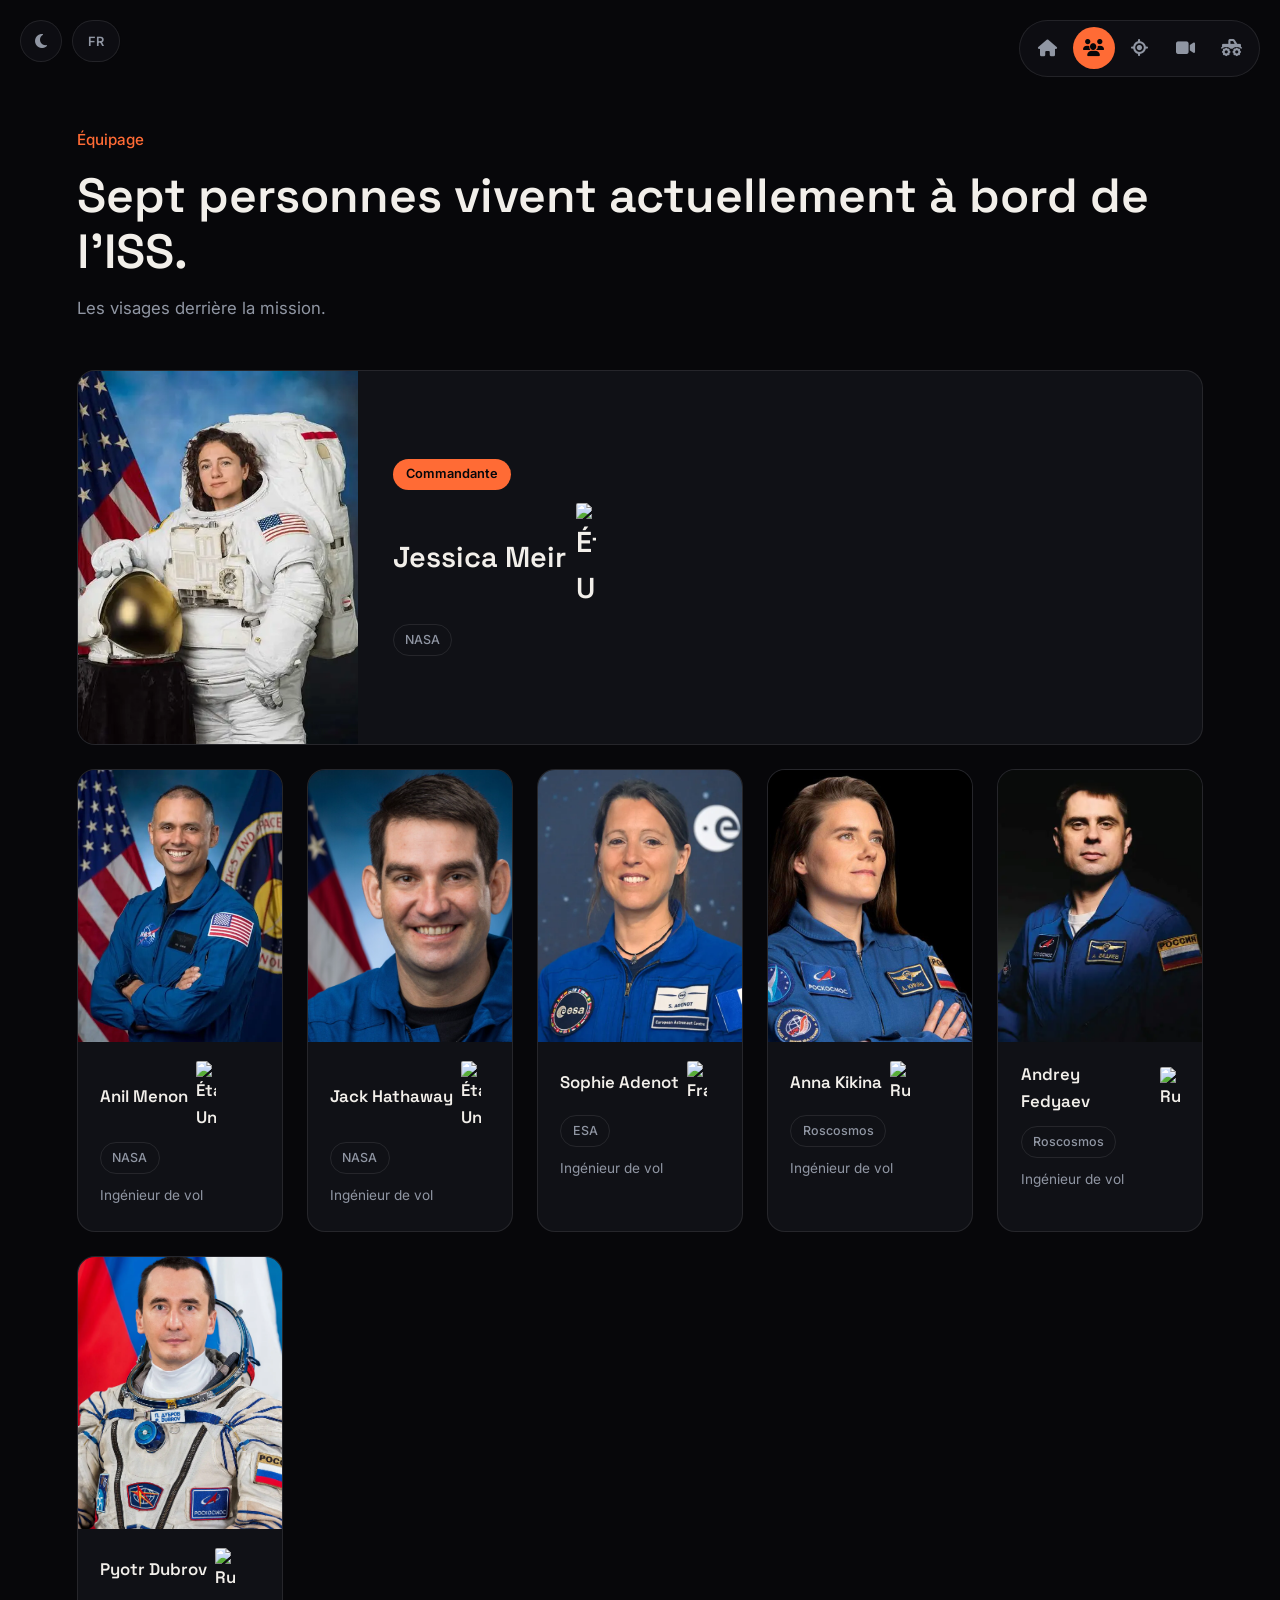
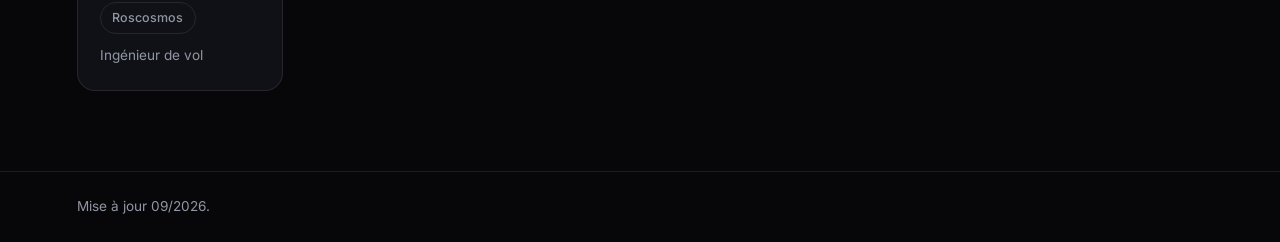
==== commit 4a2efd7a: "fix: navbar" ====
--- a/equipage.html
+++ b/equipage.html
@@ -36,6 +36,7 @@
             <li><a href="position.html" data-i18n-aria="nav.position" aria-label="Position en temps réel"><i
                         class="fa-solid fa-location-crosshairs"></i></a></li>
             <li><a href="live.html" data-i18n-aria="nav.live" aria-label="Live vidéo"><i class="fa-solid fa-video"></i></a></li>
+            <li><a href="rovers.html" data-i18n-aria="nav.rovers" aria-label="Rovers"><i class="fa-solid fa-truck-monster"></i></a></li>
         </ul>
     </nav>
     <main>
--- a/styles.css/common.css
+++ b/styles.css/common.css
@@ -257,7 +257,7 @@
 .page-lead {
     color: var(--muted);
     font-size: 1.05rem;
-    max-width: 60ch;
+    max-width: 100ch;
 }
 
 /* ---------- Main-body (conteneur générique pages secondaires) ---------- */
